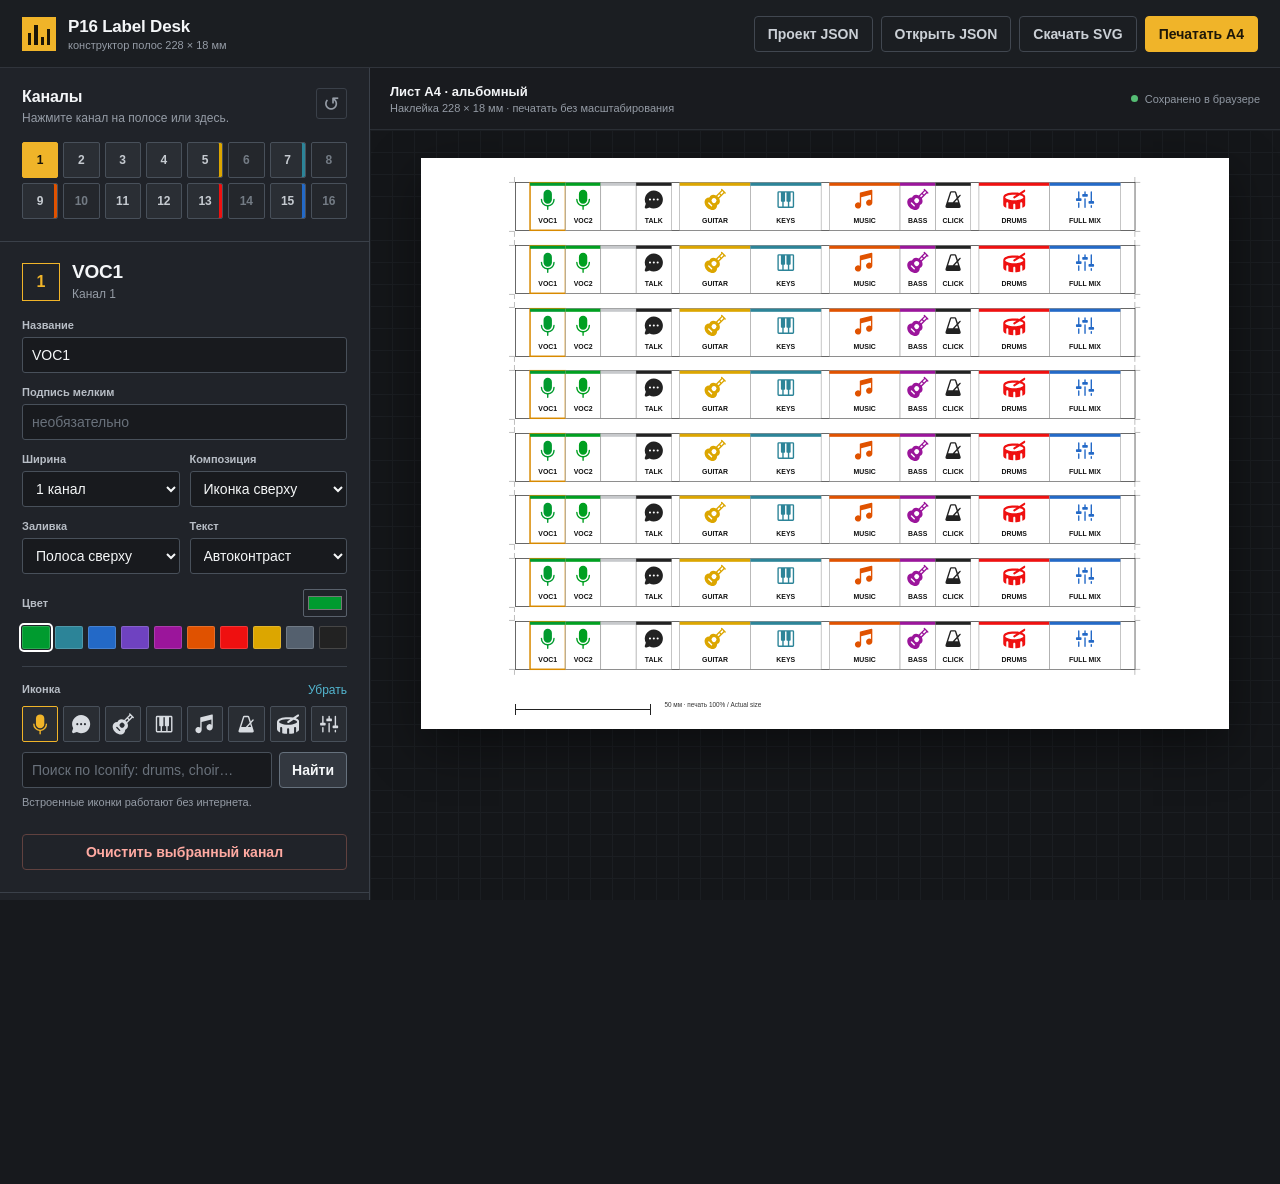
==== index.html @ 51667dfc "Initial P16 label constructor" ====
<!doctype html>
<html lang="ru">
<head>
  <meta charset="utf-8">
  <meta name="viewport" content="width=device-width, initial-scale=1">
  <meta name="color-scheme" content="dark">
  <title>P16 Label Desk</title>
  <link rel="stylesheet" href="styles.css">
</head>
<body>
  <header class="topbar">
    <div class="brand" aria-label="P16 Label Desk">
      <span class="brand-mark" aria-hidden="true"><i></i><i></i><i></i><i></i></span>
      <span><strong>P16 Label Desk</strong><small>конструктор полос 228 × 18 мм</small></span>
    </div>
    <div class="top-actions">
      <button class="button ghost" id="exportJson" type="button">Проект JSON</button>
      <label class="button ghost file-button" for="importJson">Открыть JSON</label>
      <input id="importJson" type="file" accept="application/json,.json" hidden>
      <button class="button ghost" id="downloadSvg" type="button">Скачать SVG</button>
      <button class="button primary" id="printSheet" type="button">Печатать A4</button>
    </div>
  </header>

  <main class="workspace">
    <aside class="editor" aria-label="Редактор подписей">
      <section class="editor-section channel-section">
        <div class="section-heading">
          <div>
            <h1>Каналы</h1>
            <p>Нажмите канал на полосе или здесь.</p>
          </div>
          <button class="icon-button" id="resetProject" type="button" title="Вернуть исходную раскладку" aria-label="Вернуть исходную раскладку">↺</button>
        </div>
        <div class="channel-grid" id="channelGrid" aria-label="Выбор канала"></div>
      </section>

      <section class="editor-section selected-section">
        <div class="selected-heading">
          <span class="channel-badge" id="selectedNumber">1</span>
          <div><h2 id="selectedTitle">VOC1</h2><p id="selectedRange">Канал 1</p></div>
        </div>

        <div class="form-grid">
          <label class="field field-wide">
            <span>Название</span>
            <input id="channelName" data-testid="channel-name" type="text" maxlength="24" autocomplete="off">
          </label>
          <label class="field field-wide">
            <span>Подпись мелким</span>
            <input id="channelSubtitle" type="text" maxlength="32" placeholder="необязательно" autocomplete="off">
          </label>
          <label class="field">
            <span>Ширина</span>
            <select id="channelSpan">
              <option value="1">1 канал</option>
              <option value="2">2 канала</option>
            </select>
          </label>
          <label class="field">
            <span>Композиция</span>
            <select id="channelLayout">
              <option value="stack">Иконка сверху</option>
              <option value="left">Иконка слева</option>
              <option value="text">Только текст</option>
              <option value="icon">Только иконка</option>
            </select>
          </label>
          <label class="field">
            <span>Заливка</span>
            <select id="channelFill">
              <option value="top">Полоса сверху</option>
              <option value="bottom">Полоса снизу</option>
              <option value="full">Целиком</option>
              <option value="soft">Лёгкий фон</option>
              <option value="outline">Цветная рамка</option>
              <option value="icon">Только иконка</option>
            </select>
          </label>
          <label class="field">
            <span>Текст</span>
            <select id="channelTextColor">
              <option value="auto">Автоконтраст</option>
              <option value="dark">Тёмный</option>
              <option value="light">Белый</option>
              <option value="color">В цвет иконки</option>
            </select>
          </label>
        </div>

        <div class="color-row">
          <label class="color-field"><span>Цвет</span><input id="channelColor" type="color"></label>
          <div class="swatches" id="colorSwatches" aria-label="Готовые цвета"></div>
        </div>

        <div class="icon-editor">
          <div class="field-label-row"><span>Иконка</span><button id="removeIcon" class="text-button" type="button">Убрать</button></div>
          <div class="icon-grid" id="builtinIcons" aria-label="Рекомендуемые иконки"></div>
          <form class="icon-search" id="iconSearchForm">
            <input id="iconSearch" type="search" placeholder="Поиск по Iconify: drums, choir…" autocomplete="off">
            <button class="button small" type="submit">Найти</button>
          </form>
          <p class="search-status" id="searchStatus">Встроенные иконки работают без интернета.</p>
          <div class="icon-grid search-results" id="iconResults" aria-live="polite"></div>
        </div>

        <button class="button danger-quiet" id="clearChannel" type="button">Очистить выбранный канал</button>
      </section>

      <section class="editor-section global-section">
        <div class="section-heading"><div><h2>Весь лист</h2><p>Общие параметры всех подписей.</p></div></div>
        <div class="form-grid">
          <label class="field">
            <span>Шрифт</span>
            <select id="fontFamily">
              <option value="narrow">Arial Narrow</option>
              <option value="neutral">Arial</option>
              <option value="humanist">Trebuchet</option>
              <option value="serif">Georgia</option>
              <option value="mono">Courier</option>
              <option value="display">Impact</option>
            </select>
          </label>
          <label class="field">
            <span>Копий на A4</span>
            <select id="copies">
              <option>1</option><option>2</option><option>3</option><option>4</option>
              <option>5</option><option>6</option><option>7</option><option selected>8</option>
            </select>
          </label>
          <label class="field field-wide range-field">
            <span>Размер названия <output id="titleSizeValue">2.55 мм</output></span>
            <input id="titleSize" type="range" min="1.8" max="3.6" step="0.05" value="2.55">
          </label>
          <label class="field field-wide range-field">
            <span>Размер иконки <output id="iconSizeValue">8.2 мм</output></span>
            <input id="iconSize" type="range" min="5" max="10.5" step="0.1" value="8.2">
          </label>
        </div>
        <div class="switch-list">
          <label class="switch"><input id="uppercase" type="checkbox" checked><span></span>Название прописными</label>
          <label class="switch"><input id="showCalibration" type="checkbox" checked><span></span>Линейка 50 мм</label>
        </div>
      </section>
    </aside>

    <section class="canvas" aria-label="Предпросмотр печати">
      <div class="canvas-toolbar">
        <div>
          <strong>Лист A4 · альбомный</strong>
          <span>Наклейка 228 × 18 мм · печатать без масштабирования</span>
        </div>
        <div class="save-state" id="saveState"><span></span>Сохранено в браузере</div>
      </div>
      <div class="sheet-stage">
        <div class="sheet" id="printSheetPreview" aria-label="Лист A4 с полосами"></div>
      </div>
    </section>
  </main>

  <div class="toast" id="toast" role="status" aria-live="polite"></div>
  <script src="app.js"></script>
</body>
</html>
---- styles.css ----
:root {
  color-scheme: dark;
  --ink: #f4f6f8;
  --muted: #959ca6;
  --panel: #202329;
  --panel-2: #292d34;
  --panel-3: #333840;
  --line: #3a4049;
  --line-hot: #66717d;
  --paper: #fff;
  --amber: #f0b429;
  --amber-dark: #1d1708;
  --cyan: #53b7d1;
  --danger: #ff6b5e;
  --shadow: 0 22px 70px rgba(0, 0, 0, .46);
  --ui-font: Inter, "SF Pro Text", -apple-system, BlinkMacSystemFont, "Segoe UI", sans-serif;
}

* { box-sizing: border-box; }

html, body { min-height: 100%; }

body {
  margin: 0;
  background: #17191d;
  color: var(--ink);
  font-family: var(--ui-font);
  font-size: 14px;
  overflow: hidden;
}

button, input, select { font: inherit; }
button, label[for], select, input[type="color"], input[type="range"] { cursor: pointer; }

button:focus-visible,
input:focus-visible,
select:focus-visible,
label[for]:focus-visible {
  outline: 2px solid var(--cyan);
  outline-offset: 2px;
}

.topbar {
  height: 68px;
  display: flex;
  align-items: center;
  justify-content: space-between;
  gap: 24px;
  padding: 0 22px;
  background: #1b1e22;
  border-bottom: 1px solid #30343b;
}

.brand { display: flex; align-items: center; gap: 12px; min-width: 245px; }
.brand strong { display: block; font-size: 17px; letter-spacing: -.2px; }
.brand small { display: block; margin-top: 2px; color: var(--muted); font-size: 11px; }
.brand-mark { width: 34px; height: 34px; display: flex; align-items: end; gap: 3px; padding: 6px; background: var(--amber); }
.brand-mark i { display: block; width: 4px; background: var(--amber-dark); }
.brand-mark i:nth-child(1) { height: 12px; }
.brand-mark i:nth-child(2) { height: 20px; }
.brand-mark i:nth-child(3) { height: 8px; }
.brand-mark i:nth-child(4) { height: 16px; }

.top-actions { display: flex; align-items: center; gap: 8px; }
.button {
  min-height: 36px;
  border: 1px solid var(--line-hot);
  border-radius: 4px;
  padding: 8px 13px;
  background: var(--panel-3);
  color: var(--ink);
  font-weight: 650;
  line-height: 1;
}
.button:hover { border-color: #8a96a2; background: #3b414a; }
.button.ghost { background: transparent; color: #cbd0d6; border-color: #414750; }
.button.ghost:hover { background: #292d33; color: #fff; }
.button.primary { border-color: var(--amber); background: var(--amber); color: var(--amber-dark); }
.button.primary:hover { background: #ffc13e; }
.button.small { min-height: 34px; padding: 7px 12px; }
.file-button { display: inline-flex; align-items: center; }
.icon-button { width: 31px; height: 31px; border: 1px solid var(--line); background: transparent; color: var(--muted); border-radius: 3px; font-size: 20px; line-height: 1; }
.icon-button:hover { color: #fff; border-color: var(--line-hot); }
.text-button { border: 0; padding: 0; background: transparent; color: var(--cyan); font-size: 12px; }
.text-button:hover { text-decoration: underline; }
.danger-quiet { width: 100%; margin-top: 14px; color: #ffaaa2; border-color: #60413f; background: transparent; }
.danger-quiet:hover { border-color: #92504b; background: #392624; }

.workspace {
  height: calc(100vh - 68px);
  display: grid;
  grid-template-columns: 370px minmax(0, 1fr);
}

.editor {
  overflow-y: auto;
  background: var(--panel);
  border-right: 1px solid var(--line);
  scrollbar-color: #4d545f transparent;
}

.editor-section { padding: 20px 22px 22px; border-bottom: 1px solid var(--line); }
.editor-section:last-child { border-bottom: 0; }
.section-heading { display: flex; justify-content: space-between; align-items: start; gap: 16px; margin-bottom: 15px; }
.section-heading h1, .section-heading h2 { margin: 0; font-size: 16px; font-weight: 720; letter-spacing: -.15px; }
.section-heading p { margin: 4px 0 0; color: var(--muted); font-size: 12px; line-height: 1.4; }

.channel-grid { display: grid; grid-template-columns: repeat(8, 1fr); gap: 5px; }
.channel-button {
  aspect-ratio: 1;
  border: 1px solid #48505a;
  border-radius: 2px;
  background: #2a2e34;
  color: #c5cad0;
  font-size: 12px;
  font-weight: 750;
}
.channel-button:hover { border-color: #7a8590; color: #fff; }
.channel-button.active { border-color: var(--amber); background: var(--amber); color: #17130a; }
.channel-button.linked { box-shadow: inset -3px 0 0 var(--channel-color, #777); }
.channel-button.consumed { color: #737b84; background: #24272c; }

.selected-heading { display: flex; align-items: center; gap: 12px; margin-bottom: 18px; }
.selected-heading h2 { margin: 0; font-size: 19px; line-height: 1.1; letter-spacing: -.25px; }
.selected-heading p { margin: 4px 0 0; color: var(--muted); font-size: 12px; }
.channel-badge { width: 38px; height: 38px; display: grid; place-items: center; border: 1px solid var(--amber); color: var(--amber); font-size: 16px; font-weight: 800; }

.form-grid { display: grid; grid-template-columns: 1fr 1fr; gap: 13px 10px; }
.field { display: grid; gap: 6px; min-width: 0; }
.field-wide { grid-column: 1 / -1; }
.field > span, .color-field > span, .field-label-row > span { color: #b7bdc5; font-size: 11px; font-weight: 650; }
.field input[type="text"], .field input[type="search"], .field select, .icon-search input, select {
  width: 100%;
  min-height: 36px;
  border: 1px solid #48505a;
  border-radius: 3px;
  padding: 7px 9px;
  background: #181a1e;
  color: #f5f7f8;
}
.field input::placeholder, .icon-search input::placeholder { color: #69717b; }
.field input:hover, .field select:hover, .icon-search input:hover { border-color: #68737f; }
.field input:focus, .field select:focus, .icon-search input:focus { border-color: var(--cyan); }

.range-field > span { display: flex; justify-content: space-between; }
.range-field output { color: var(--amber); font-variant-numeric: tabular-nums; }
input[type="range"] { width: 100%; accent-color: var(--amber); }

.color-row { margin-top: 15px; display: grid; gap: 9px; }
.color-field { display: flex; align-items: center; justify-content: space-between; }
.color-field input { width: 44px; height: 28px; border: 1px solid #59616c; border-radius: 2px; padding: 2px; background: transparent; }
.swatches { display: grid; grid-template-columns: repeat(10, 1fr); gap: 5px; }
.swatch { height: 23px; border: 1px solid rgba(255,255,255,.16); border-radius: 2px; background: var(--swatch); }
.swatch:hover, .swatch.active { outline: 2px solid #fff; outline-offset: 1px; }

.icon-editor { margin-top: 17px; padding-top: 16px; border-top: 1px solid var(--line); }
.field-label-row { display: flex; justify-content: space-between; margin-bottom: 9px; }
.icon-grid { display: grid; grid-template-columns: repeat(8, 1fr); gap: 5px; }
.icon-choice {
  aspect-ratio: 1;
  display: grid;
  place-items: center;
  min-width: 0;
  padding: 6px;
  border: 1px solid #48505a;
  border-radius: 2px;
  background: #292d33;
  color: #d8dce1;
}
.icon-choice:hover { border-color: #7e8994; background: #333840; }
.icon-choice.active { border-color: var(--amber); color: var(--amber); }
.icon-choice svg, .icon-choice img { width: 100%; height: 100%; object-fit: contain; }
.icon-search { display: grid; grid-template-columns: 1fr auto; gap: 7px; margin-top: 10px; }
.search-status { min-height: 17px; margin: 7px 0 8px; color: var(--muted); font-size: 11px; line-height: 1.4; }
.search-results:empty { display: none; }

.switch-list { display: grid; gap: 10px; margin-top: 16px; }
.switch { display: flex; align-items: center; gap: 9px; color: #c5cad0; font-size: 12px; }
.switch input { position: absolute; opacity: 0; pointer-events: none; }
.switch span { position: relative; width: 33px; height: 19px; border-radius: 20px; background: #4a515b; flex: none; }
.switch span::after { content: ""; position: absolute; top: 3px; left: 3px; width: 13px; height: 13px; border-radius: 50%; background: #fff; transition: transform .15s ease; }
.switch input:checked + span { background: var(--amber); }
.switch input:checked + span::after { transform: translateX(14px); background: #211b0b; }
.switch input:focus-visible + span { outline: 2px solid var(--cyan); outline-offset: 2px; }

.canvas { min-width: 0; display: grid; grid-template-rows: auto 1fr; background: #121417; }
.canvas-toolbar { min-height: 62px; display: flex; align-items: center; justify-content: space-between; gap: 18px; padding: 11px 20px; border-bottom: 1px solid #2a2e34; background: #191b1f; }
.canvas-toolbar strong { display: block; font-size: 13px; }
.canvas-toolbar span { display: block; margin-top: 3px; color: var(--muted); font-size: 11px; }
.save-state { display: flex; align-items: center; gap: 7px; color: #9098a2; font-size: 11px; white-space: nowrap; }
.save-state > span { width: 7px; height: 7px; margin: 0; border-radius: 50%; background: #55bd74; }
.save-state.saving > span { background: var(--amber); }

.sheet-stage {
  min-width: 0;
  overflow: auto;
  display: grid;
  place-items: start center;
  padding: 28px;
  background-color: #141619;
  background-image: linear-gradient(#1b1e22 1px, transparent 1px), linear-gradient(90deg, #1b1e22 1px, transparent 1px);
  background-size: 22px 22px;
  scrollbar-color: #4d545f transparent;
}

.sheet {
  position: relative;
  width: 297mm;
  height: 210mm;
  flex: none;
  padding-top: 7mm;
  display: flex;
  flex-direction: column;
  align-items: center;
  gap: 1mm;
  background: var(--paper);
  color: #111;
  box-shadow: var(--shadow);
  zoom: .72;
}

.strip-cut {
  position: relative;
  width: 232mm;
  height: 22mm;
  flex: none;
}
.strip-cut > .label-strip { position: absolute; left: 2mm; top: 2mm; width: 228mm; height: 18mm; overflow: visible; }
.strip-cut > .crop-layer { position: absolute; inset: 0; width: 232mm; height: 22mm; pointer-events: none; }
.label-hit { cursor: pointer; }
.label-hit:hover .label-frame { stroke: #008db3 !important; stroke-width: .45 !important; }
.label-hit.selected .label-frame { stroke: #d88a00 !important; stroke-width: .55 !important; }

.calibration {
  position: absolute;
  left: 34.5mm;
  bottom: 7mm;
  display: flex;
  align-items: center;
  gap: 5mm;
  font: 2.35mm/1 Arial, sans-serif;
  color: #333;
}
.calibration-line { position: relative; width: 50mm; height: 4mm; border-bottom: .25mm solid #222; }
.calibration-line::before, .calibration-line::after { content: ""; position: absolute; bottom: -2mm; width: .25mm; height: 4mm; background: #222; }
.calibration-line::before { left: 0; }
.calibration-line::after { right: 0; }

.toast {
  position: fixed;
  right: 18px;
  bottom: 18px;
  z-index: 20;
  max-width: 360px;
  padding: 11px 14px;
  border-left: 3px solid var(--amber);
  background: #2b3036;
  color: #fff;
  box-shadow: 0 12px 30px rgba(0,0,0,.35);
  opacity: 0;
  transform: translateY(8px);
  pointer-events: none;
  transition: opacity .16s ease, transform .16s ease;
}
.toast.show { opacity: 1; transform: translateY(0); }

@media (max-width: 1180px) {
  .top-actions .ghost { display: none; }
  .workspace { grid-template-columns: 340px minmax(0, 1fr); }
  .sheet { zoom: .58; }
}

@media (max-width: 820px) {
  body { overflow: auto; }
  .topbar { height: auto; min-height: 66px; padding: 10px 14px; }
  .brand small { display: none; }
  .top-actions { margin-left: auto; }
  .top-actions .button { display: none; }
  .top-actions .primary { display: inline-flex; }
  .workspace { height: auto; grid-template-columns: 1fr; }
  .editor { overflow: visible; border-right: 0; }
  .canvas { min-height: 540px; }
  .canvas-toolbar { align-items: start; }
  .save-state { display: none; }
  .sheet-stage { padding: 18px 8px; justify-items: center; }
  .sheet { zoom: .42; }
}

@media (prefers-reduced-motion: reduce) {
  *, *::before, *::after { transition-duration: .001ms !important; }
}

@page { size: A4 landscape; margin: 0; }

@media print {
  :root { color-scheme: light; }
  html, body { width: 297mm; height: 210mm; overflow: hidden; background: #fff; }
  .topbar, .editor, .canvas-toolbar, .toast { display: none !important; }
  .workspace, .canvas, .sheet-stage { display: block; width: 297mm; height: 210mm; margin: 0; padding: 0; overflow: hidden; background: #fff; }
  .sheet { zoom: 1; margin: 0; box-shadow: none; }
  .label-hit { cursor: default; }
  .label-hit:hover .label-frame, .label-hit.selected .label-frame { stroke: #8a8a8a !important; stroke-width: .18 !important; }
}
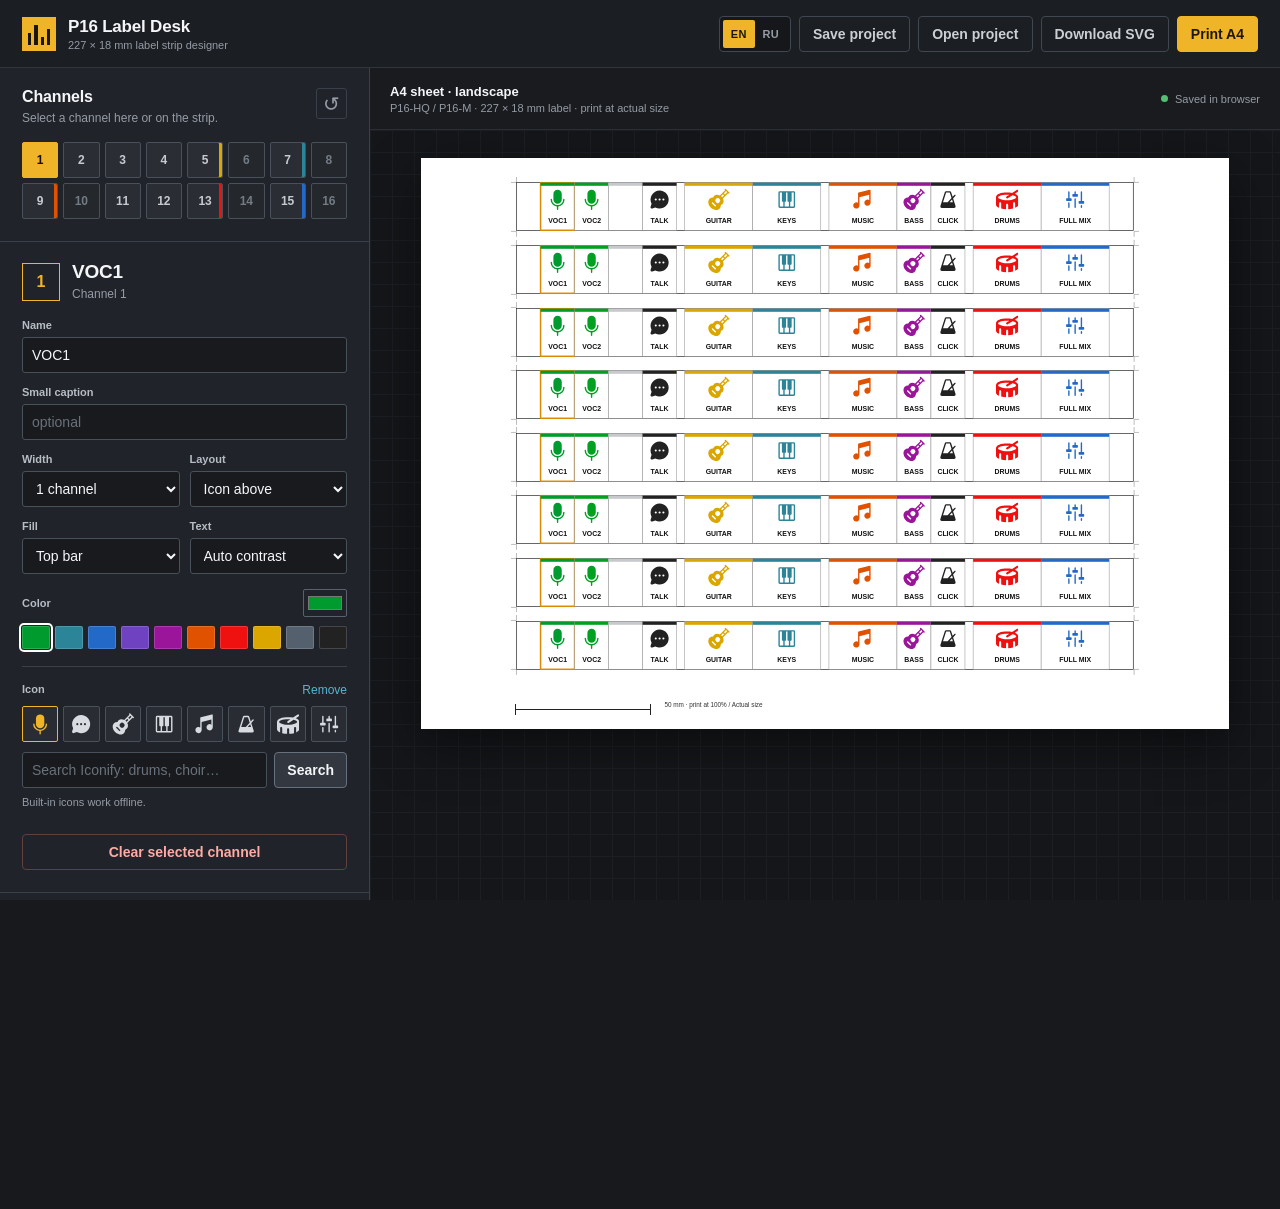
==== commit 3db33473: "Add measured layout and bilingual interface" ====
--- a/index.html
+++ b/index.html
@@ -1,117 +1,122 @@
 <!doctype html>
-<html lang="ru">
+<html lang="en">
 <head>
   <meta charset="utf-8">
   <meta name="viewport" content="width=device-width, initial-scale=1">
   <meta name="color-scheme" content="dark">
   <title>P16 Label Desk</title>
-  <link rel="stylesheet" href="styles.css">
+  <link rel="stylesheet" href="styles.css?v=20260905-1">
 </head>
 <body>
   <header class="topbar">
     <div class="brand" aria-label="P16 Label Desk">
       <span class="brand-mark" aria-hidden="true"><i></i><i></i><i></i><i></i></span>
-      <span><strong>P16 Label Desk</strong><small>конструктор полос 228 × 18 мм</small></span>
+      <span><strong>P16 Label Desk</strong><small id="brandSubtitle">227 × 18 mm label strip designer</small></span>
     </div>
     <div class="top-actions">
-      <button class="button ghost" id="exportJson" type="button">Проект JSON</button>
-      <label class="button ghost file-button" for="importJson">Открыть JSON</label>
+      <div class="language-switcher" role="group" aria-label="Interface language" data-i18n-aria-label="language.label">
+        <button type="button" data-language="en" aria-pressed="true">EN</button>
+        <button type="button" data-language="ru" aria-pressed="false">RU</button>
+      </div>
+      <button class="button ghost" id="exportJson" type="button" data-i18n="actions.saveProject">Save project</button>
+      <label class="button ghost file-button" for="importJson" data-i18n="actions.openProject">Open project</label>
       <input id="importJson" type="file" accept="application/json,.json" hidden>
-      <button class="button ghost" id="downloadSvg" type="button">Скачать SVG</button>
-      <button class="button primary" id="printSheet" type="button">Печатать A4</button>
+      <button class="button ghost" id="downloadSvg" type="button" data-i18n="actions.downloadSvg">Download SVG</button>
+      <button class="button primary" id="printSheet" type="button" data-i18n="actions.printA4">Print A4</button>
     </div>
   </header>
 
   <main class="workspace">
-    <aside class="editor" aria-label="Редактор подписей">
+    <aside class="editor" aria-label="Label editor" data-i18n-aria-label="aria.editor">
       <section class="editor-section channel-section">
         <div class="section-heading">
           <div>
-            <h1>Каналы</h1>
-            <p>Нажмите канал на полосе или здесь.</p>
+            <h1 data-i18n="channels.heading">Channels</h1>
+            <p data-i18n="channels.hint">Select a channel here or on the strip.</p>
           </div>
-          <button class="icon-button" id="resetProject" type="button" title="Вернуть исходную раскладку" aria-label="Вернуть исходную раскладку">↺</button>
+          <button class="icon-button" id="resetProject" type="button" title="Reset to the default layout" aria-label="Reset to the default layout" data-i18n-title="actions.reset" data-i18n-aria-label="actions.reset">↺</button>
         </div>
-        <div class="channel-grid" id="channelGrid" aria-label="Выбор канала"></div>
+        <div class="channel-grid" id="channelGrid" aria-label="Channel selection" data-i18n-aria-label="aria.channelSelection"></div>
       </section>
 
       <section class="editor-section selected-section">
         <div class="selected-heading">
           <span class="channel-badge" id="selectedNumber">1</span>
-          <div><h2 id="selectedTitle">VOC1</h2><p id="selectedRange">Канал 1</p></div>
+          <div><h2 id="selectedTitle">VOC1</h2><p id="selectedRange">Channel 1</p></div>
         </div>
 
         <div class="form-grid">
           <label class="field field-wide">
-            <span>Название</span>
+            <span data-i18n="fields.name">Name</span>
             <input id="channelName" data-testid="channel-name" type="text" maxlength="24" autocomplete="off">
           </label>
           <label class="field field-wide">
-            <span>Подпись мелким</span>
-            <input id="channelSubtitle" type="text" maxlength="32" placeholder="необязательно" autocomplete="off">
+            <span data-i18n="fields.subtitle">Small caption</span>
+            <input id="channelSubtitle" type="text" maxlength="32" placeholder="optional" data-i18n-placeholder="fields.optional" autocomplete="off">
           </label>
           <label class="field">
-            <span>Ширина</span>
+            <span data-i18n="fields.width">Width</span>
             <select id="channelSpan">
-              <option value="1">1 канал</option>
-              <option value="2">2 канала</option>
+              <option value="1" data-i18n="span.one">1 channel</option>
+              <option value="2" data-i18n="span.two">2 channels</option>
             </select>
           </label>
           <label class="field">
-            <span>Композиция</span>
+            <span data-i18n="fields.layout">Layout</span>
             <select id="channelLayout">
-              <option value="stack">Иконка сверху</option>
-              <option value="left">Иконка слева</option>
-              <option value="text">Только текст</option>
-              <option value="icon">Только иконка</option>
+              <option value="stack" data-i18n="layout.stack">Icon above</option>
+              <option value="left" data-i18n="layout.left">Icon on the left</option>
+              <option value="text" data-i18n="layout.text">Text only</option>
+              <option value="icon" data-i18n="layout.icon">Icon only</option>
             </select>
           </label>
           <label class="field">
-            <span>Заливка</span>
+            <span data-i18n="fields.fill">Fill</span>
             <select id="channelFill">
-              <option value="top">Полоса сверху</option>
-              <option value="bottom">Полоса снизу</option>
-              <option value="full">Целиком</option>
-              <option value="soft">Лёгкий фон</option>
-              <option value="outline">Цветная рамка</option>
-              <option value="icon">Только иконка</option>
+              <option value="top" data-i18n="fill.top">Top bar</option>
+              <option value="bottom" data-i18n="fill.bottom">Bottom bar</option>
+              <option value="full" data-i18n="fill.full">Full</option>
+              <option value="soft" data-i18n="fill.soft">Soft background</option>
+              <option value="outline" data-i18n="fill.outline">Colored outline</option>
+              <option value="icon" data-i18n="fill.icon">Icon only</option>
             </select>
           </label>
           <label class="field">
-            <span>Текст</span>
+            <span data-i18n="fields.text">Text</span>
             <select id="channelTextColor">
-              <option value="auto">Автоконтраст</option>
-              <option value="dark">Тёмный</option>
-              <option value="light">Белый</option>
-              <option value="color">В цвет иконки</option>
+              <option value="auto" data-i18n="text.auto">Auto contrast</option>
+              <option value="dark" data-i18n="text.dark">Dark</option>
+              <option value="light" data-i18n="text.light">White</option>
+              <option value="color" data-i18n="text.color">Match icon color</option>
             </select>
           </label>
         </div>
 
         <div class="color-row">
-          <label class="color-field"><span>Цвет</span><input id="channelColor" type="color"></label>
-          <div class="swatches" id="colorSwatches" aria-label="Готовые цвета"></div>
+          <label class="color-field"><span data-i18n="fields.color">Color</span><input id="channelColor" type="color"></label>
+          <div class="swatches" id="colorSwatches" aria-label="Color presets" data-i18n-aria-label="aria.colorPresets"></div>
         </div>
 
         <div class="icon-editor">
-          <div class="field-label-row"><span>Иконка</span><button id="removeIcon" class="text-button" type="button">Убрать</button></div>
-          <div class="icon-grid" id="builtinIcons" aria-label="Рекомендуемые иконки"></div>
+          <div class="field-label-row"><span data-i18n="fields.icon">Icon</span><button id="removeIcon" class="text-button" type="button" data-i18n="actions.remove">Remove</button></div>
+          <div class="icon-grid" id="builtinIcons" aria-label="Recommended icons" data-i18n-aria-label="aria.recommendedIcons"></div>
           <form class="icon-search" id="iconSearchForm">
-            <input id="iconSearch" type="search" placeholder="Поиск по Iconify: drums, choir…" autocomplete="off">
-            <button class="button small" type="submit">Найти</button>
+            <input id="iconSearch" type="search" placeholder="Search Iconify: drums, choir…" data-i18n-placeholder="icons.searchPlaceholder" autocomplete="off">
+            <button class="button small" type="submit" data-i18n="actions.search">Search</button>
           </form>
-          <p class="search-status" id="searchStatus">Встроенные иконки работают без интернета.</p>
+          <p class="search-status" id="searchStatus" data-default-status="true">Built-in icons work offline.</p>
           <div class="icon-grid search-results" id="iconResults" aria-live="polite"></div>
         </div>
 
-        <button class="button danger-quiet" id="clearChannel" type="button">Очистить выбранный канал</button>
+        <button class="button danger-quiet" id="clearChannel" type="button" data-i18n="actions.clearChannel">Clear selected channel</button>
       </section>
 
       <section class="editor-section global-section">
-        <div class="section-heading"><div><h2>Весь лист</h2><p>Общие параметры всех подписей.</p></div></div>
+        <div class="section-heading"><div><h2 data-i18n="sheet.heading">Whole sheet</h2><p data-i18n="sheet.hint">Settings shared by all labels.</p></div></div>
         <div class="form-grid">
+          <p class="geometry-note field-wide" id="geometrySummary">227 × 18 mm · channel 12.5 mm · group gap 3 mm</p>
           <label class="field">
-            <span>Шрифт</span>
+            <span data-i18n="fields.font">Font</span>
             <select id="fontFamily">
               <option value="narrow">Arial Narrow</option>
               <option value="neutral">Arial</option>
@@ -122,43 +127,43 @@
             </select>
           </label>
           <label class="field">
-            <span>Копий на A4</span>
+            <span data-i18n="fields.copies">Copies on A4</span>
             <select id="copies">
               <option>1</option><option>2</option><option>3</option><option>4</option>
               <option>5</option><option>6</option><option>7</option><option selected>8</option>
             </select>
           </label>
           <label class="field field-wide range-field">
-            <span>Размер названия <output id="titleSizeValue">2.55 мм</output></span>
+            <span><span data-i18n="fields.titleSize">Name size</span> <output id="titleSizeValue">2.55 mm</output></span>
             <input id="titleSize" type="range" min="1.8" max="3.6" step="0.05" value="2.55">
           </label>
           <label class="field field-wide range-field">
-            <span>Размер иконки <output id="iconSizeValue">8.2 мм</output></span>
+            <span><span data-i18n="fields.iconSize">Icon size</span> <output id="iconSizeValue">8.2 mm</output></span>
             <input id="iconSize" type="range" min="5" max="10.5" step="0.1" value="8.2">
           </label>
         </div>
         <div class="switch-list">
-          <label class="switch"><input id="uppercase" type="checkbox" checked><span></span>Название прописными</label>
-          <label class="switch"><input id="showCalibration" type="checkbox" checked><span></span>Линейка 50 мм</label>
+          <label class="switch"><input id="uppercase" type="checkbox" checked><span class="switch-track"></span><span class="switch-copy" data-i18n="fields.uppercase">Uppercase name</span></label>
+          <label class="switch"><input id="showCalibration" type="checkbox" checked><span class="switch-track"></span><span class="switch-copy" data-i18n="fields.calibration">50 mm calibration ruler</span></label>
         </div>
       </section>
     </aside>
 
-    <section class="canvas" aria-label="Предпросмотр печати">
+    <section class="canvas" aria-label="Print preview" data-i18n-aria-label="aria.printPreview">
       <div class="canvas-toolbar">
         <div>
-          <strong>Лист A4 · альбомный</strong>
-          <span>Наклейка 228 × 18 мм · печатать без масштабирования</span>
+          <strong data-i18n="preview.heading">A4 sheet · landscape</strong>
+          <span id="stripDescription">P16-HQ / P16-M · 227 × 18 mm label · print at actual size</span>
         </div>
-        <div class="save-state" id="saveState"><span></span>Сохранено в браузере</div>
+        <div class="save-state" id="saveState"><span class="save-dot"></span><span id="saveStateText">Saved in browser</span></div>
       </div>
       <div class="sheet-stage">
-        <div class="sheet" id="printSheetPreview" aria-label="Лист A4 с полосами"></div>
+        <div class="sheet" id="printSheetPreview" aria-label="A4 sheet with label strips" data-i18n-aria-label="aria.printSheet"></div>
       </div>
     </section>
   </main>
 
   <div class="toast" id="toast" role="status" aria-live="polite"></div>
-  <script src="app.js"></script>
+  <script src="app.js?v=20260905-1"></script>
 </body>
 </html>
--- a/styles.css
+++ b/styles.css
@@ -62,6 +62,26 @@
 .brand-mark i:nth-child(4) { height: 16px; }
 
 .top-actions { display: flex; align-items: center; gap: 8px; }
+.language-switcher {
+  display: inline-flex;
+  padding: 3px;
+  border: 1px solid #414750;
+  border-radius: 4px;
+  background: #15171a;
+}
+.language-switcher button {
+  min-width: 32px;
+  min-height: 28px;
+  border: 0;
+  border-radius: 2px;
+  background: transparent;
+  color: var(--muted);
+  font-size: 11px;
+  font-weight: 750;
+  letter-spacing: .4px;
+}
+.language-switcher button:hover { color: #fff; }
+.language-switcher button.active { background: var(--amber); color: var(--amber-dark); }
 .button {
   min-height: 36px;
   border: 1px solid var(--line-hot);
@@ -145,6 +165,14 @@
 .range-field > span { display: flex; justify-content: space-between; }
 .range-field output { color: var(--amber); font-variant-numeric: tabular-nums; }
 input[type="range"] { width: 100%; accent-color: var(--amber); }
+.geometry-note {
+  margin: -5px 0 1px;
+  padding-left: 9px;
+  border-left: 2px solid #69737e;
+  color: var(--muted);
+  font-size: 11px;
+  line-height: 1.45;
+}
 
 .color-row { margin-top: 15px; display: grid; gap: 9px; }
 .color-field { display: flex; align-items: center; justify-content: space-between; }
@@ -177,19 +205,21 @@
 .switch-list { display: grid; gap: 10px; margin-top: 16px; }
 .switch { display: flex; align-items: center; gap: 9px; color: #c5cad0; font-size: 12px; }
 .switch input { position: absolute; opacity: 0; pointer-events: none; }
-.switch span { position: relative; width: 33px; height: 19px; border-radius: 20px; background: #4a515b; flex: none; }
-.switch span::after { content: ""; position: absolute; top: 3px; left: 3px; width: 13px; height: 13px; border-radius: 50%; background: #fff; transition: transform .15s ease; }
-.switch input:checked + span { background: var(--amber); }
-.switch input:checked + span::after { transform: translateX(14px); background: #211b0b; }
-.switch input:focus-visible + span { outline: 2px solid var(--cyan); outline-offset: 2px; }
+.switch-track { position: relative; width: 33px; height: 19px; border-radius: 20px; background: #4a515b; flex: none; }
+.switch-track::after { content: ""; position: absolute; top: 3px; left: 3px; width: 13px; height: 13px; border-radius: 50%; background: #fff; transition: transform .15s ease; }
+.switch-copy { min-width: 0; }
+.switch input:checked + .switch-track { background: var(--amber); }
+.switch input:checked + .switch-track::after { transform: translateX(14px); background: #211b0b; }
+.switch input:focus-visible + .switch-track { outline: 2px solid var(--cyan); outline-offset: 2px; }
 
 .canvas { min-width: 0; display: grid; grid-template-rows: auto 1fr; background: #121417; }
 .canvas-toolbar { min-height: 62px; display: flex; align-items: center; justify-content: space-between; gap: 18px; padding: 11px 20px; border-bottom: 1px solid #2a2e34; background: #191b1f; }
 .canvas-toolbar strong { display: block; font-size: 13px; }
 .canvas-toolbar span { display: block; margin-top: 3px; color: var(--muted); font-size: 11px; }
 .save-state { display: flex; align-items: center; gap: 7px; color: #9098a2; font-size: 11px; white-space: nowrap; }
-.save-state > span { width: 7px; height: 7px; margin: 0; border-radius: 50%; background: #55bd74; }
-.save-state.saving > span { background: var(--amber); }
+.save-state > .save-dot { width: 7px; height: 7px; margin: 0; border-radius: 50%; background: #55bd74; }
+.save-state > #saveStateText { margin: 0; }
+.save-state.saving > .save-dot { background: var(--amber); }
 
 .sheet-stage {
   min-width: 0;
@@ -221,12 +251,12 @@
 
 .strip-cut {
   position: relative;
-  width: 232mm;
-  height: 22mm;
+  width: var(--cut-width, 231mm);
+  height: var(--cut-height, 22mm);
   flex: none;
 }
-.strip-cut > .label-strip { position: absolute; left: 2mm; top: 2mm; width: 228mm; height: 18mm; overflow: visible; }
-.strip-cut > .crop-layer { position: absolute; inset: 0; width: 232mm; height: 22mm; pointer-events: none; }
+.strip-cut > .label-strip { position: absolute; left: 2mm; top: 2mm; width: var(--strip-width, 227mm); height: var(--strip-height, 18mm); overflow: visible; }
+.strip-cut > .crop-layer { position: absolute; inset: 0; width: var(--cut-width, 231mm); height: var(--cut-height, 22mm); pointer-events: none; }
 .label-hit { cursor: pointer; }
 .label-hit:hover .label-frame { stroke: #008db3 !important; stroke-width: .45 !important; }
 .label-hit.selected .label-frame { stroke: #d88a00 !important; stroke-width: .55 !important; }
@@ -294,10 +324,35 @@
 
 @media print {
   :root { color-scheme: light; }
-  html, body { width: 297mm; height: 210mm; overflow: hidden; background: #fff; }
+  html, body { width: 297mm; height: 210mm; margin: 0; overflow: visible; background: #fff; }
   .topbar, .editor, .canvas-toolbar, .toast { display: none !important; }
-  .workspace, .canvas, .sheet-stage { display: block; width: 297mm; height: 210mm; margin: 0; padding: 0; overflow: hidden; background: #fff; }
-  .sheet { zoom: 1; margin: 0; box-shadow: none; }
+  .workspace, .canvas, .sheet-stage {
+    display: block;
+    width: 297mm;
+    height: auto;
+    min-height: 210mm;
+    margin: 0;
+    padding: 0;
+    overflow: visible;
+    background: #fff;
+  }
+  .sheet {
+    display: block;
+    width: 297mm;
+    height: 210mm;
+    margin: 0;
+    padding-top: 7mm;
+    overflow: hidden;
+    box-shadow: none;
+    zoom: 1;
+    transform: none;
+  }
+  .strip-cut {
+    margin: 0 auto 1mm;
+    break-inside: avoid;
+    page-break-inside: avoid;
+  }
+  .strip-cut:last-of-type { margin-bottom: 0; }
   .label-hit { cursor: default; }
   .label-hit:hover .label-frame, .label-hit.selected .label-frame { stroke: #8a8a8a !important; stroke-width: .18 !important; }
 }
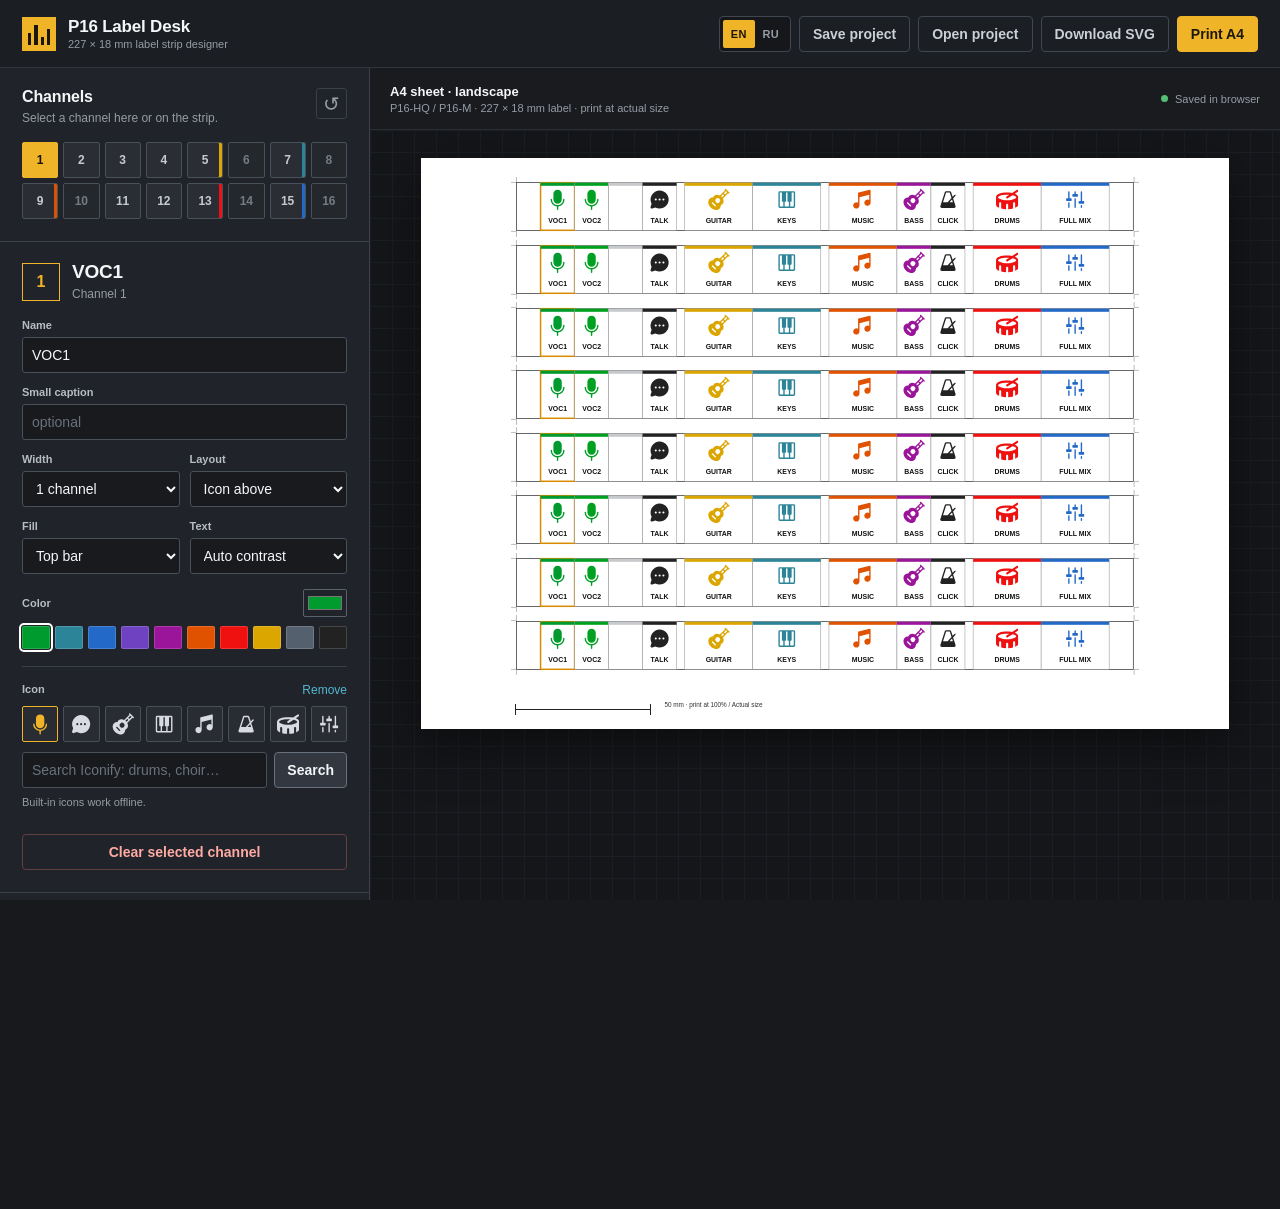
==== commit 42fca733: "Fix brand heading semantics" ====
--- a/index.html
+++ b/index.html
@@ -4,14 +4,43 @@
   <meta charset="utf-8">
   <meta name="viewport" content="width=device-width, initial-scale=1">
   <meta name="color-scheme" content="dark">
-  <title>P16 Label Desk</title>
-  <link rel="stylesheet" href="styles.css?v=20260905-1">
+  <meta name="description" content="Free online label strip designer for Behringer P16-M and P16-HQ personal monitor mixers. Add channel names, icons and colors, then print at actual size on A4.">
+  <meta name="robots" content="index, follow">
+  <link rel="canonical" href="https://p16-labels-constructor.pages.dev/">
+  <link rel="alternate" hreflang="en" href="https://p16-labels-constructor.pages.dev/">
+  <link rel="alternate" hreflang="ru" href="https://p16-labels-constructor.pages.dev/ru/">
+  <link rel="alternate" hreflang="x-default" href="https://p16-labels-constructor.pages.dev/">
+  <meta property="og:type" content="website">
+  <meta property="og:site_name" content="P16 Label Desk">
+  <meta property="og:title" content="Behringer P16-M / P16-HQ Label Strip Designer">
+  <meta property="og:description" content="Design channel labels with icons and colors, export SVG, or print up to eight exact-size strips on A4.">
+  <meta property="og:url" content="https://p16-labels-constructor.pages.dev/">
+  <meta name="twitter:card" content="summary">
+  <meta name="twitter:title" content="Behringer P16-M / P16-HQ Label Strip Designer">
+  <meta name="twitter:description" content="Free online designer for printable 227 × 18 mm P16 channel label strips.">
+  <title>Behringer P16-M / P16-HQ Label Strip Designer | P16 Label Desk</title>
+  <script type="application/ld+json">
+    {
+      "@context": "https://schema.org",
+      "@type": "WebApplication",
+      "name": "P16 Label Desk",
+      "url": "https://p16-labels-constructor.pages.dev/",
+      "description": "Free online label strip designer for Behringer P16-M and P16-HQ personal monitor mixers.",
+      "applicationCategory": "DesignApplication",
+      "operatingSystem": "Any",
+      "browserRequirements": "Requires a modern browser with JavaScript",
+      "inLanguage": "en",
+      "isAccessibleForFree": true,
+      "offers": { "@type": "Offer", "price": "0", "priceCurrency": "USD" }
+    }
+  </script>
+  <link rel="stylesheet" href="styles.css?v=20260905-2">
 </head>
 <body>
   <header class="topbar">
     <div class="brand" aria-label="P16 Label Desk">
       <span class="brand-mark" aria-hidden="true"><i></i><i></i><i></i><i></i></span>
-      <span><strong>P16 Label Desk</strong><small id="brandSubtitle">227 × 18 mm label strip designer</small></span>
+      <div><h1>P16 Label Desk</h1><small id="brandSubtitle">227 × 18 mm label strip designer</small></div>
     </div>
     <div class="top-actions">
       <div class="language-switcher" role="group" aria-label="Interface language" data-i18n-aria-label="language.label">
@@ -31,7 +60,7 @@
       <section class="editor-section channel-section">
         <div class="section-heading">
           <div>
-            <h1 data-i18n="channels.heading">Channels</h1>
+            <h2 data-i18n="channels.heading">Channels</h2>
             <p data-i18n="channels.hint">Select a channel here or on the strip.</p>
           </div>
           <button class="icon-button" id="resetProject" type="button" title="Reset to the default layout" aria-label="Reset to the default layout" data-i18n-title="actions.reset" data-i18n-aria-label="actions.reset">↺</button>
@@ -147,6 +176,21 @@
           <label class="switch"><input id="showCalibration" type="checkbox" checked><span class="switch-track"></span><span class="switch-copy" data-i18n="fields.calibration">50 mm calibration ruler</span></label>
         </div>
       </section>
+
+      <section class="editor-section about-section" aria-labelledby="aboutHeading">
+        <h2 id="aboutHeading" data-i18n="about.heading">Printable labels for Behringer P16 personal mixers</h2>
+        <p data-i18n="about.intro">Create a 227 × 18 mm channel label strip for Behringer P16-M and P16-HQ personal monitor mixers. Add names, captions, icons and colors, then export SVG or print up to eight strips on one A4 sheet.</p>
+        <ol>
+          <li data-i18n="about.stepOne">Choose a channel and enter its name.</li>
+          <li data-i18n="about.stepTwo">Pick an icon, color and layout.</li>
+          <li data-i18n="about.stepThree">Print at 100% / Actual size and verify the 50 mm ruler.</li>
+        </ol>
+        <p class="about-links">
+          <a href="/ru/" hreflang="ru" data-i18n="about.russian">Русская версия</a>
+          <a href="https://github.com/boochamoocha/p16-labels-constructor" rel="external" data-i18n="about.source">Source code on GitHub</a>
+        </p>
+        <p class="disclaimer" data-i18n="about.disclaimer">Unofficial community tool. Not affiliated with Behringer or Music Tribe.</p>
+      </section>
     </aside>
 
     <section class="canvas" aria-label="Print preview" data-i18n-aria-label="aria.printPreview">
@@ -164,6 +208,6 @@
   </main>
 
   <div class="toast" id="toast" role="status" aria-live="polite"></div>
-  <script src="app.js?v=20260905-1"></script>
+  <script src="app.js?v=20260905-2"></script>
 </body>
 </html>
--- a/styles.css
+++ b/styles.css
@@ -52,7 +52,7 @@
 }
 
 .brand { display: flex; align-items: center; gap: 12px; min-width: 245px; }
-.brand strong { display: block; font-size: 17px; letter-spacing: -.2px; }
+.brand h1 { display: block; margin: 0; font-size: 17px; line-height: 1.15; letter-spacing: -.2px; }
 .brand small { display: block; margin-top: 2px; color: var(--muted); font-size: 11px; }
 .brand-mark { width: 34px; height: 34px; display: flex; align-items: end; gap: 3px; padding: 6px; background: var(--amber); }
 .brand-mark i { display: block; width: 4px; background: var(--amber-dark); }
@@ -124,6 +124,16 @@
 .section-heading { display: flex; justify-content: space-between; align-items: start; gap: 16px; margin-bottom: 15px; }
 .section-heading h1, .section-heading h2 { margin: 0; font-size: 16px; font-weight: 720; letter-spacing: -.15px; }
 .section-heading p { margin: 4px 0 0; color: var(--muted); font-size: 12px; line-height: 1.4; }
+
+.about-section { color: #c7ccd2; }
+.about-section h2 { margin: 0 0 10px; color: #f4f6f8; font-size: 15px; line-height: 1.35; }
+.about-section p, .about-section li { font-size: 12px; line-height: 1.55; }
+.about-section p { margin: 0 0 10px; }
+.about-section ol { margin: 0 0 13px; padding-left: 20px; }
+.about-section li + li { margin-top: 4px; }
+.about-links { display: flex; flex-wrap: wrap; gap: 7px 14px; }
+.about-links a { color: var(--cyan); text-underline-offset: 2px; }
+.about-section .disclaimer { margin: 13px 0 0; color: var(--muted); font-size: 10px; }
 
 .channel-grid { display: grid; grid-template-columns: repeat(8, 1fr); gap: 5px; }
 .channel-button {
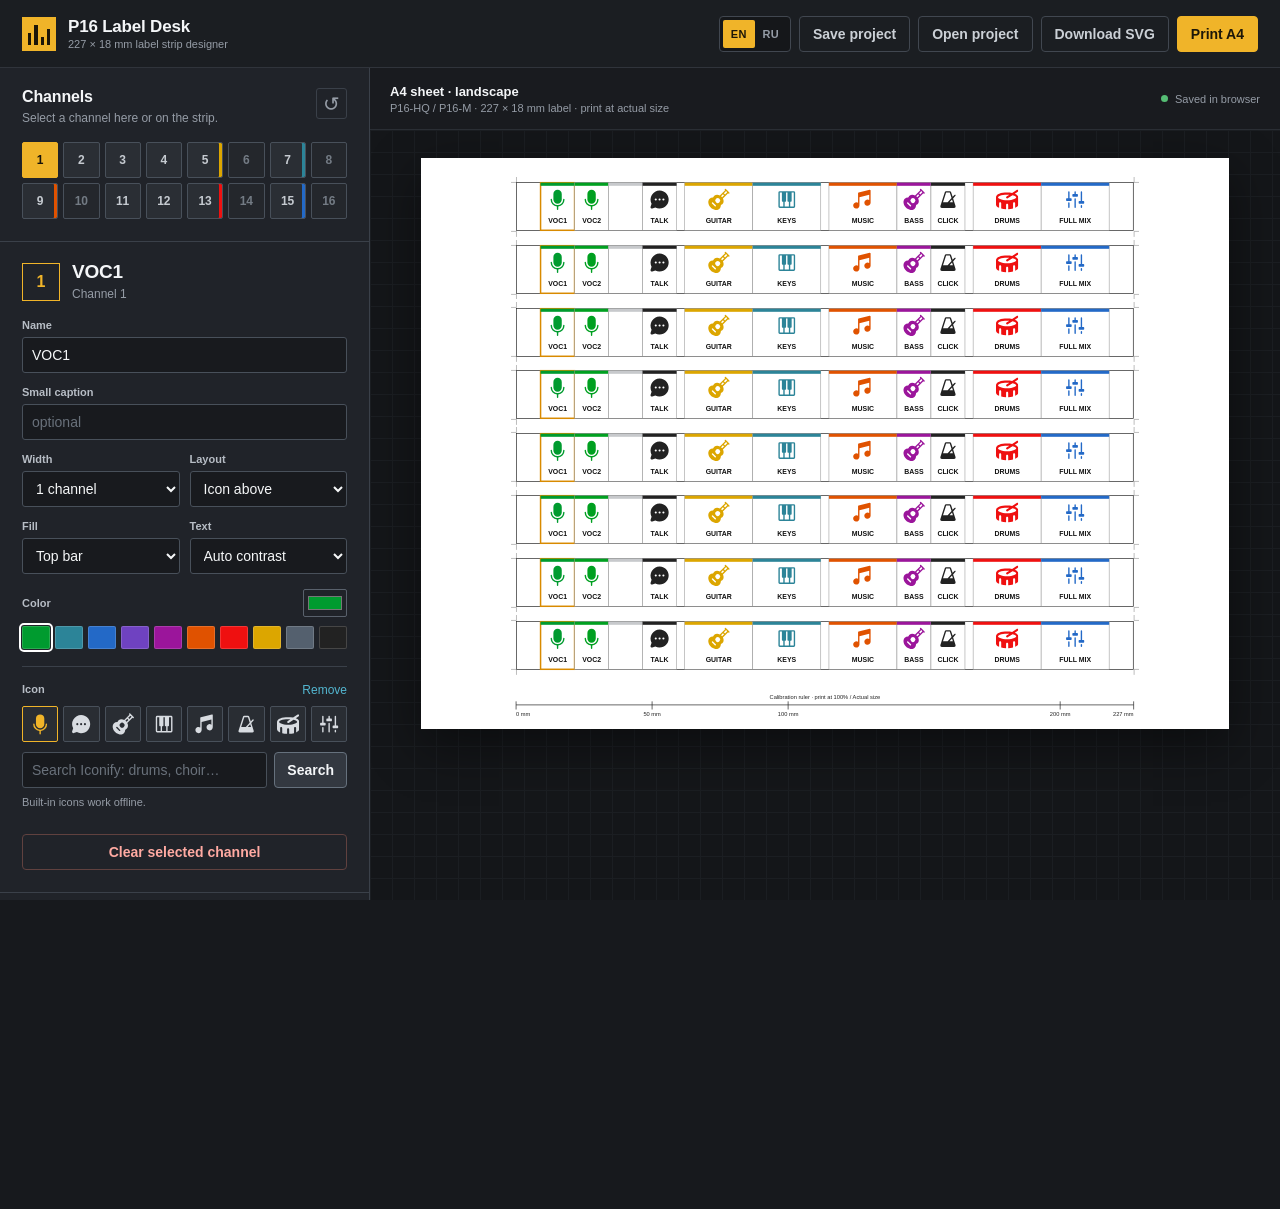
==== commit 27b001e5: "Fix print scaling and expand calibration ruler" ====
--- a/index.html
+++ b/index.html
@@ -34,7 +34,7 @@
       "offers": { "@type": "Offer", "price": "0", "priceCurrency": "USD" }
     }
   </script>
-  <link rel="stylesheet" href="styles.css?v=20260905-2">
+  <link rel="stylesheet" href="styles.css?v=20260908-1">
 </head>
 <body>
   <header class="topbar">
@@ -173,7 +173,7 @@
         </div>
         <div class="switch-list">
           <label class="switch"><input id="uppercase" type="checkbox" checked><span class="switch-track"></span><span class="switch-copy" data-i18n="fields.uppercase">Uppercase name</span></label>
-          <label class="switch"><input id="showCalibration" type="checkbox" checked><span class="switch-track"></span><span class="switch-copy" data-i18n="fields.calibration">50 mm calibration ruler</span></label>
+          <label class="switch"><input id="showCalibration" type="checkbox" checked><span class="switch-track"></span><span class="switch-copy" data-i18n="fields.calibration">227 mm calibration ruler</span></label>
         </div>
       </section>
 
@@ -208,6 +208,6 @@
   </main>
 
   <div class="toast" id="toast" role="status" aria-live="polite"></div>
-  <script src="app.js?v=20260905-2"></script>
+  <script src="app.js?v=20260908-1"></script>
 </body>
 </html>
--- a/styles.css
+++ b/styles.css
@@ -256,7 +256,6 @@
   background: var(--paper);
   color: #111;
   box-shadow: var(--shadow);
-  zoom: .72;
 }
 
 .strip-cut {
@@ -273,18 +272,13 @@
 
 .calibration {
   position: absolute;
-  left: 34.5mm;
-  bottom: 7mm;
-  display: flex;
-  align-items: center;
-  gap: 5mm;
-  font: 2.35mm/1 Arial, sans-serif;
+  left: 35mm;
+  bottom: 4mm;
+  width: 227mm;
+  height: 9mm;
   color: #333;
 }
-.calibration-line { position: relative; width: 50mm; height: 4mm; border-bottom: .25mm solid #222; }
-.calibration-line::before, .calibration-line::after { content: ""; position: absolute; bottom: -2mm; width: .25mm; height: 4mm; background: #222; }
-.calibration-line::before { left: 0; }
-.calibration-line::after { right: 0; }
+.calibration-ruler { display: block; width: 227mm; height: 9mm; overflow: visible; }
 
 .toast {
   position: fixed;
@@ -304,9 +298,16 @@
 }
 .toast.show { opacity: 1; transform: translateY(0); }
 
+@media screen {
+  .sheet { zoom: .72; }
+}
+
 @media (max-width: 1180px) {
   .top-actions .ghost { display: none; }
   .workspace { grid-template-columns: 340px minmax(0, 1fr); }
+}
+
+@media screen and (max-width: 1180px) {
   .sheet { zoom: .58; }
 }
 
@@ -323,6 +324,9 @@
   .canvas-toolbar { align-items: start; }
   .save-state { display: none; }
   .sheet-stage { padding: 18px 8px; justify-items: center; }
+}
+
+@media screen and (max-width: 820px) {
   .sheet { zoom: .42; }
 }
 
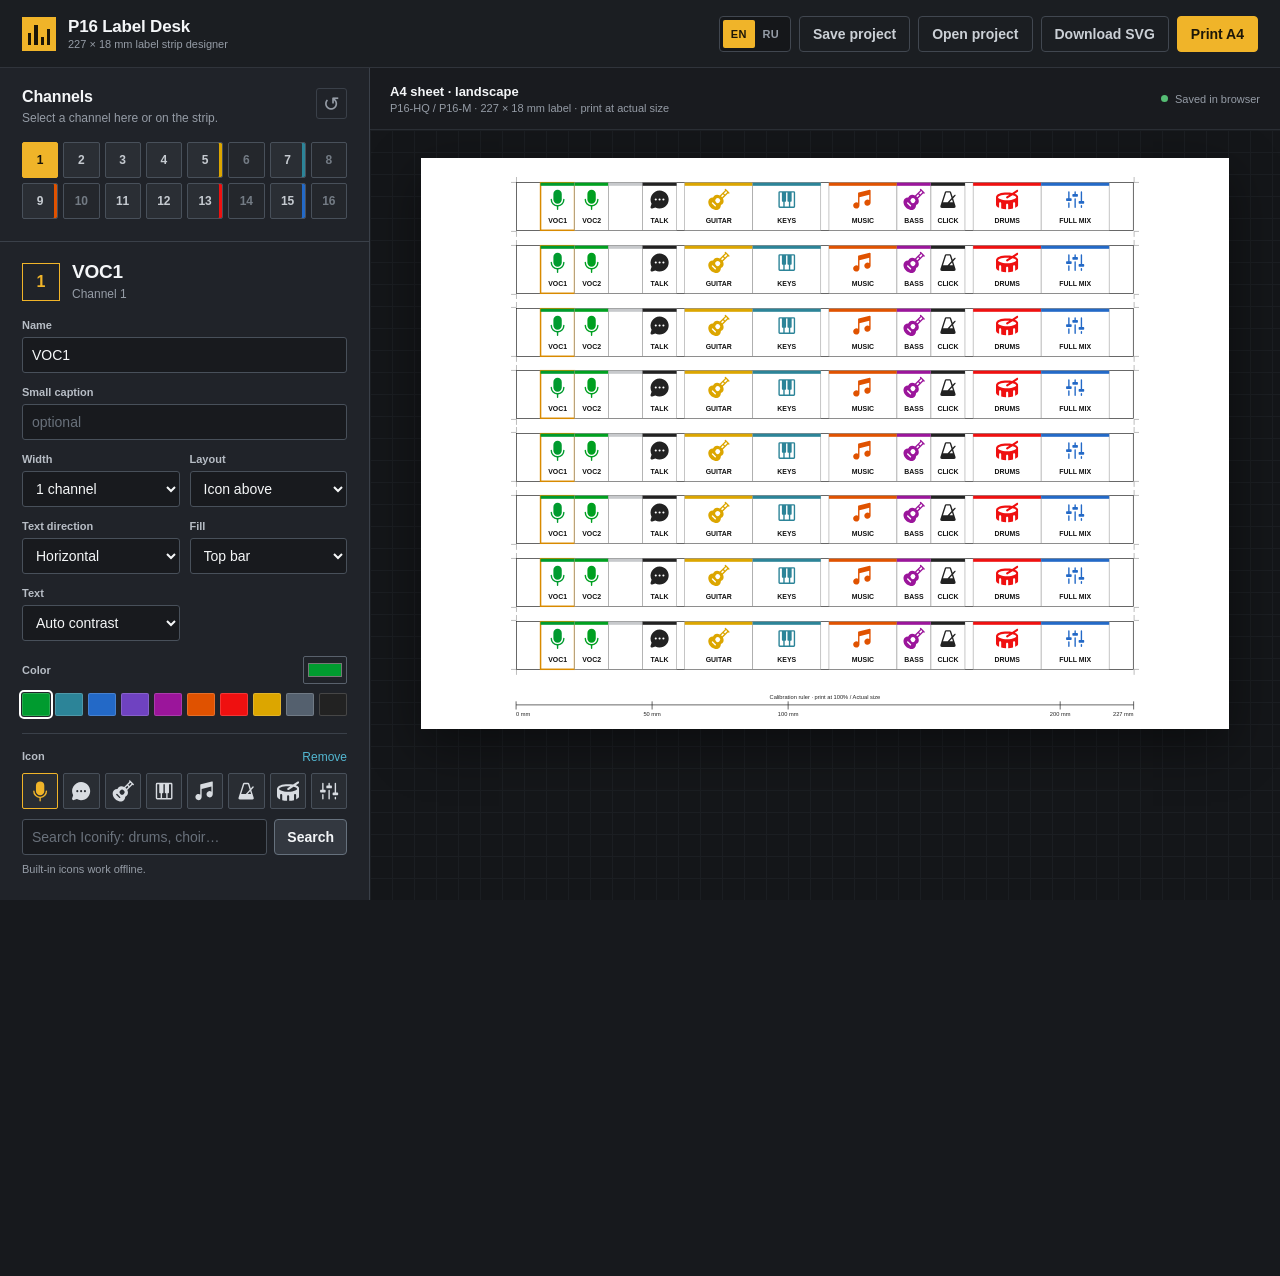
==== commit 6762cee6: "Merge 0e303145379b2cf88bd8784d8f936bcbb10184de into 27b001e52ad8f83fedd79fc2db88497e7bf14d35" ====
--- a/index.html
+++ b/index.html
@@ -100,6 +100,14 @@
             </select>
           </label>
           <label class="field">
+            <span data-i18n="fields.orientation">Text direction</span>
+            <select id="channelOrientation">
+              <option value="horizontal" data-i18n="orientation.horizontal">Horizontal</option>
+              <option value="vertical" data-i18n="orientation.vertical">Vertical · top to bottom</option>
+              <option value="vertical-reverse" data-i18n="orientation.verticalReverse">Vertical · bottom to top</option>
+            </select>
+          </label>
+          <label class="field">
             <span data-i18n="fields.fill">Fill</span>
             <select id="channelFill">
               <option value="top" data-i18n="fill.top">Top bar</option>
@@ -208,6 +216,6 @@
   </main>
 
   <div class="toast" id="toast" role="status" aria-live="polite"></div>
-  <script src="app.js?v=20260908-1"></script>
+  <script src="app.js?v=20261104-2"></script>
 </body>
 </html>
